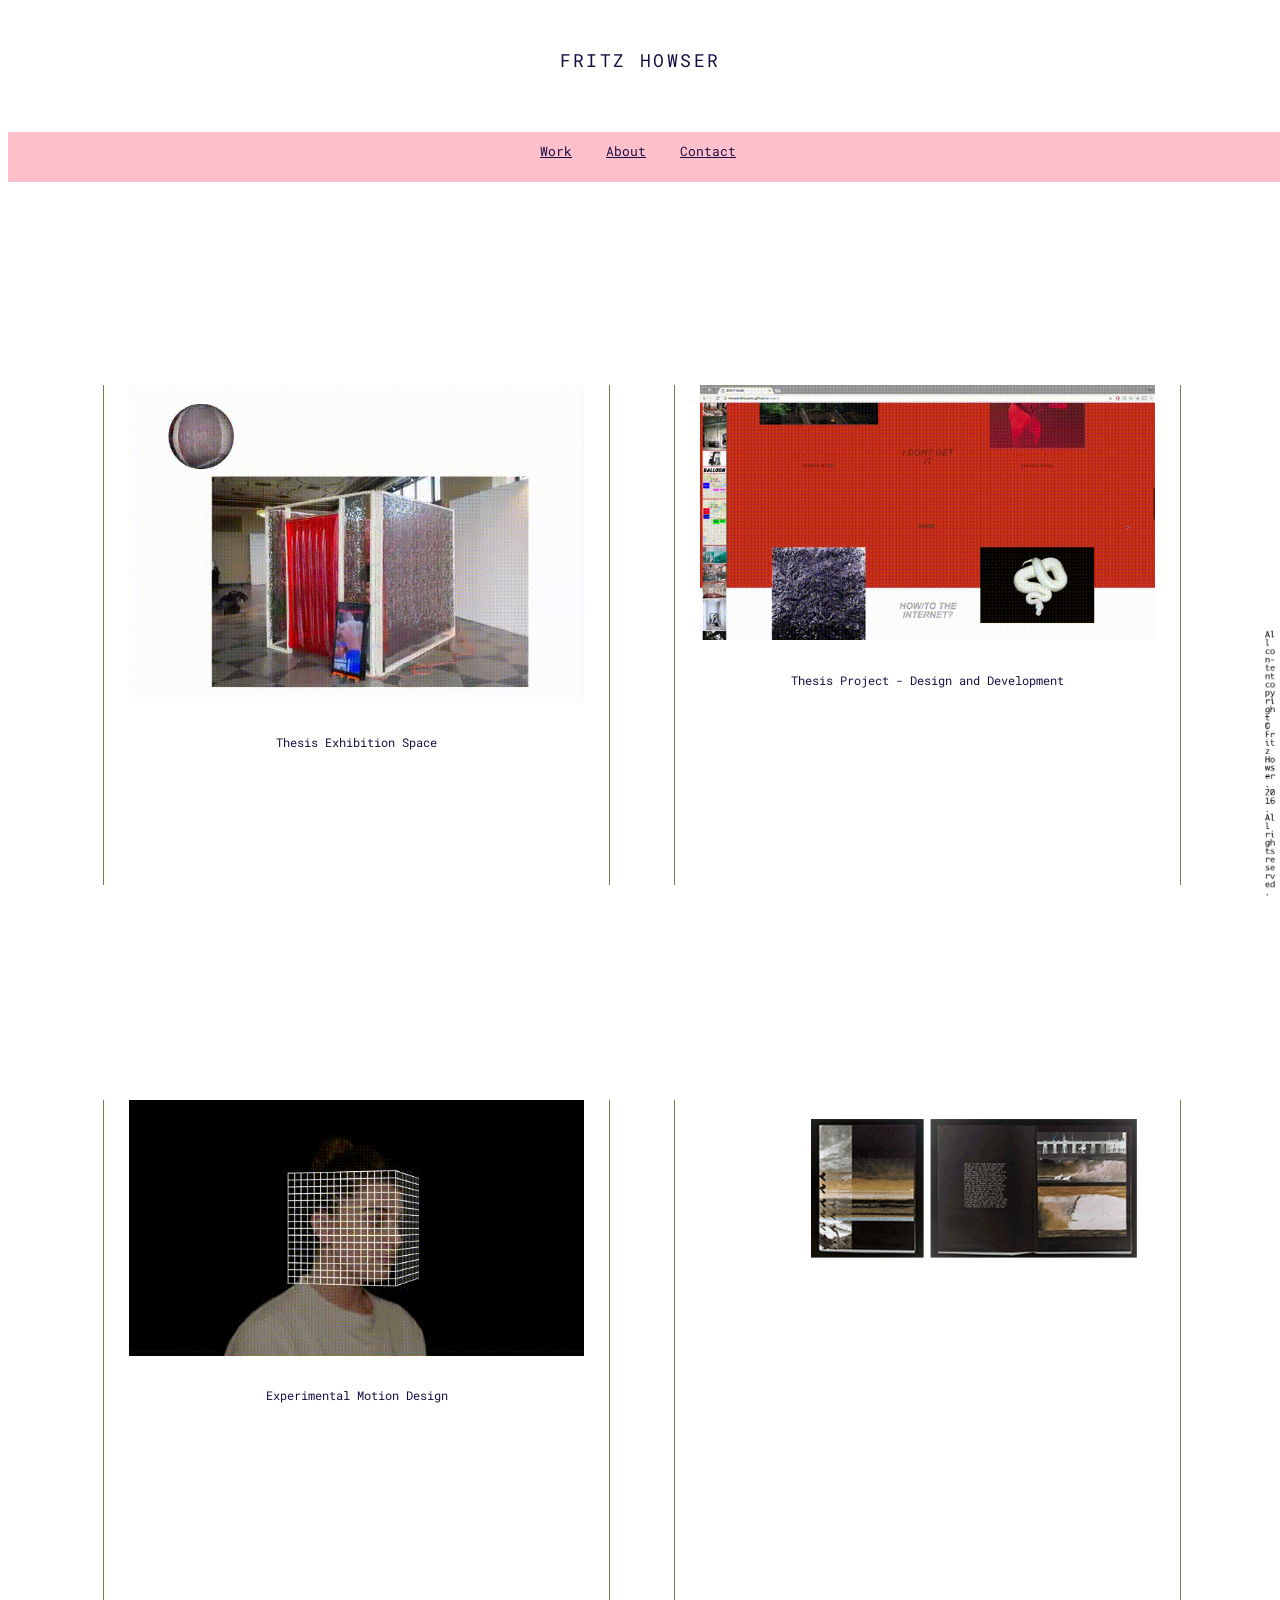
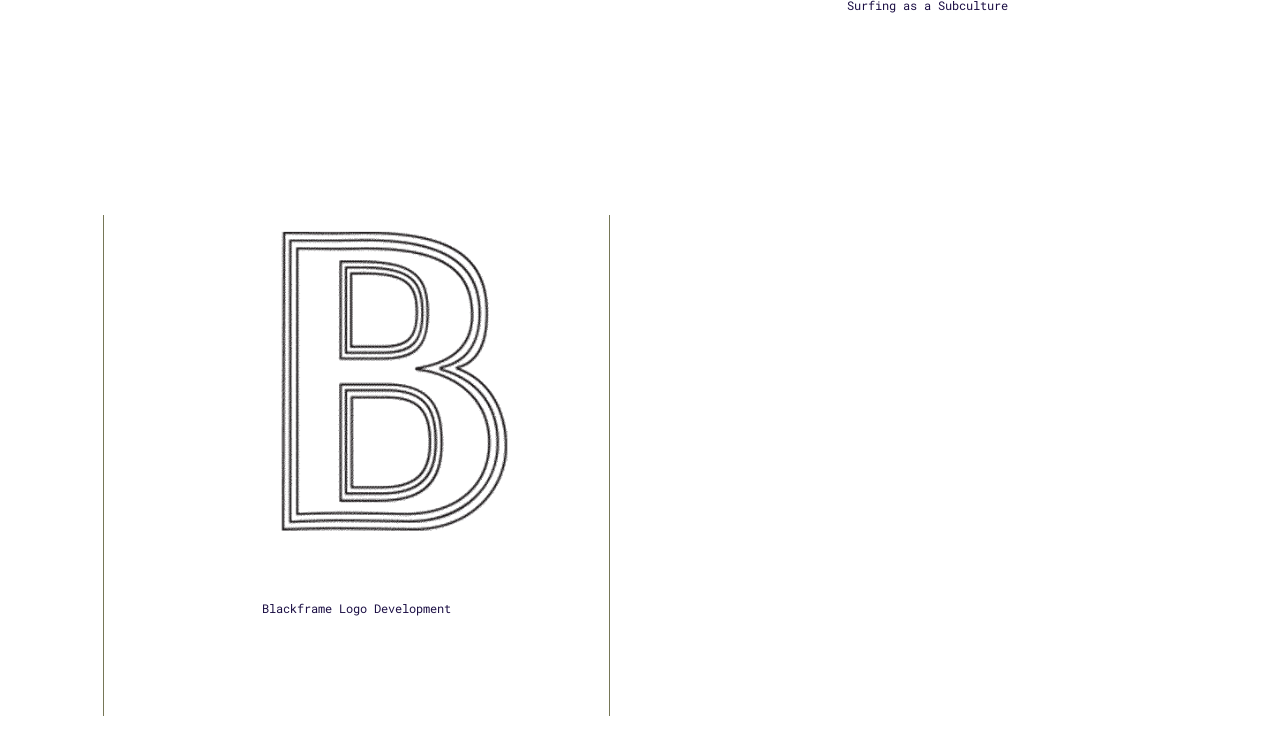
==== index.html @ 199e2820 "nav mar centered" ====
<!DOCTYPE HTML>
<html>
	<head>
		<meta name="viewport" content="width=device-width, initial-scale=1">

	<!-- CSS -->
		<link rel="stylesheet" type="text/css" href="css/styles.css">

	<!-- GOOGLE FONT -->
		<link href='https://fonts.googleapis.com/css?family=Roboto+Mono:400,500italic,500,700' rel='stylesheet' type='text/css'>

	<!-- JQUERY PLUG -->
		<script src="https://ajax.googleapis.com/ajax/libs/jquery/3.1.0/jquery.min.js">
		</script>

	<!-- PARALLAX -->
		<script src="js/jquery.parallax.js"></script>

	<!-- CUSTOM SCRIPTS -->
		<script src="js/scripts.js"></script>
	</head>

	<body id="home">
		<div class="name type">
			<p>Fritz Howser</p>
		</div>
<!-- 
NAV
-->
		<div class="navigation clearfix">
			<nav class="clearfix">
				<ul>	
					<li class="nav-button nav-buttonspace work info type">
						<a href="work.html"> Work </a>
					</li>
					<li class="nav-button nav-buttonspace work info type">
						<a href="work.html"> About </a>
					</li>
					<li class="nav-button work info type">
						<a href="work.html"> Contact </a>
					</li>	
				</ul>
			</nav>
		</div>
<!-- 
TOGGLE

	
		<div class="mtoggle type">
			<p class="graphic filter">G</p>
			<p class="motion filter">M</p>
			<p class="web filter">W</p>
		</div>

		<div class="glance type">
			<div class="layer project" data-depth="0.50">
				<img src="img/projects/thesis.gif">
			</div>

			<div class="layer project" data-depth="0.50">
				<img src="img/projects/organscroll.gif">
			</div>

			<div class="layer project" data-depth="0.50">
				<img src="img/projects/surf.gif">
			</div>
		</div>	
-->	
	<div id="mover">
		<div id="project1" class="proj">
			<li class="layer" data-depth="1.0">
			<a href="work.html">
				<img src="img/projects/thesis.gif">
				<p>Thesis Exhibition Space</p>
			<a/>
			</li>
		</div>
		<div id="project2" class="proj">
			<li class="layer" data-depth="1.0">
				<a href="work.html">
				<img src="img/projects/organscroll.gif">
				<p>Thesis Project - Design and Development</p>
			</a>
			</li>
		</div>

		<div id="project3" class="proj">
			<li class="layer" data-depth="1.0">
			<a href="work.html">
				<img src="img/projects/head.gif">
				<p>Experimental Motion Design</p>
			</a>
			</li>
		</div>

		<div id="project4" class="proj">
			<li class="layer" data-depth="1.0">
			<a href="work.html">
				<img src="img/projects/surf.gif">
				<p>Surfing as a Subculture</p>
			</a>
			</li>
		</div>

		<div id="project5" class="proj">
			<li class="layer" data-depth="1.0">
			<a href="work.html">
				<img src="img/projects/bf.gif">
				<p>Blackframe Logo Development</p>
			</a>
			</li>
		</div>


		<div class="copyright">
			<img src="img/copyright.png">
		</div>

	</div>

	</body>
</html>
---- css/styles.css ----
<style>

	<meta charset="utf-8">

	<link href='https://fonts.googleapis.com/css?family=Roboto+Mono:400,500italic,500,700' rel='stylesheet' type='text/css'>


	html, body, div, span, applet, object, iframe,
	h1, h2, h3, h4, h5, h6, p, blockquote, pre,
	a, abbr, acronym, address, big, cite, code,
	del, dfn, em, img, ins, kbd, q, s, samp,
	small, strike, strong, sub, sup, tt, var,
	b, u, i, center,
	dl, dt, dd, ol, ul, li,
	fieldset, form, label, legend,
	table, caption, tbody, tfoot, thead, tr, th, td,
	article, aside, canvas, details, embed, 
	figure, figcaption, footer, header, hgroup, 
	menu, nav, output, ruby, section, summary,
	time, mark, audio, video {
		margin: 0 auto;
		padding: 0 auto;
		border: 0 auto;
		font-size: 100%;
		font: inherit;
		vertical-align: baseline;
		font-family: 'Roboto Mono', sans-serif;
	}
	/* HTML5 display-role reset for older browsers */
	article, aside, details, figcaption, figure, 
	footer, header, hgroup, menu, nav, section {
		display: block;
	}
	body {
		line-height: 1;
	}
	ol, ul {
		list-style: none;
	}
	blockquote, q {
		quotes: none;
	}
	blockquote:before, blockquote:after,
	q:before, q:after {
		content: '';
		content: none;
	}

	table {
		border-collapse: collapse;
		border-spacing: 0;
	}

	.clearfix {
		overflow: auto;
	}

	html {
		font-family: 'Roboto Mono', sans-serif;
	}

	body{	
			}

	/*type*/
		html {
			font-size: 12px;
			color:#1b0e44; /*Dark Green*/
		}

		h1 {
			font-size: 3rem;
		}

		h2 {
			font-size: 2rem;
		}

		.type{
			font-weight: 400;
		}


	/*links*/

		a:visited{
			color:#1b0e44; /*Dark Green*/
			text-decoration: none;
		}

		a:link {
			color:#1b0e44; /*Dark Green*/
			text-decoration: none;
		}

/*nav mobile*/

		.name {
			margin: 0 auto;
			padding: 0 auto;
			font-size: 1.5rem;
			text-align: center;
			margin-bottom: 9%;
			margin-top:8%;
			color:#1b0e44;
			letter-spacing: .2rem;
			text-transform: uppercase;
		}

		.copyright {
			margin: 0 auto;
			bottom:0;
			right:0;
			width:15px;
			margin-top:5%; 
		}

		.copyright img{		
			width:100%;
			height:100%;
		}

		.navigation{
			padding: 0 auto;
			font-size: 1.1rem;
			z-index: 100;
			width:100%;
			height:50px;
			background-color: pink;
			z-index: 100;
			position: fixed;

		}

		nav { 
			position: fixed;
			width:300px;
			margin-left: 50%;
			left:-153px;
			}

		nav ul li{
			display: inline-block;
			padding-left: 5%;
			padding-right: 5%;

		}
		

		.nav-button {
			text-decoration: underline;
			}

		.nav-buttonspace {
		}
/*		
TOGGLE		.mtoggle{
		}

		.filter{
			position:fixed;
			margin-bottom:30%;
		}
*/	

/*glance mobile

		.glance {
			margin:0 auto;
			padding: 5%;
			position:fixed;
		}

		.project{
			margin:0 auto;
			padding:2%;
			width:90%;
			margin-bottom: 6%;
			margin-top: 4%;
			position:fixed;
		}

		.glance img{
			width:100%;
			max-height: 600px;
		}
*/
		#mover{
			margin:0 auto;
			width: 100%;
			margin-top: 20%;
			margin-bottom: 10%;
		}


		.proj{
			margin-top: 15%;
			padding-bottom: 4%;
			border-left:.7px solid #767757;
			border-right:.7px solid #767757;
			text-align: center;
		}

		.layer{
			
		}

		.proj img{
			margin:0 auto;
			width:90%;
			height:90%;
			margin-bottom: 4%;
		}

		#project5 img{
			margin-left: 15%;
			width:70%;
			height:70%;
		}

		#work .copyright{
			bottom:0;
			right:0;
			position: fixed;
		}

		.list{
			margin: 0 auto;
			margin-top: 30%;
			width: 90%;
		}

		.item{
			width:100%;
			margin-top: 10%;
			border-bottom:.7px solid #767757;
		}

		.full{
			width:75%;
		}

		.preview{
			
		}



/*TABLET*/
	@media only screen and (min-width : 768px) and (max-width : 1024px) {
		.name{
			margin-bottom: 5%;
			margin-top:4%;
		}


		#mover{
			margin-top: 20%;
			width: 70%;
		}

		.proj{

		}

		#project5 img{
			margin-left: 15%;
			width:50%;
			height:50%;
		}

		.list{
			margin-top: 20%;
			width: 70%;
		}

		.item{

		}

	}

/*DESKTOP*/
	@media only screen and (min-width : 1025px){

		.name{
			margin-bottom: 5%;
			margin-top:4%;
		}


		#mover{
			margin: 0 auto;
			margin-top: 10%;
			margin-left: 2.5%;
			text-align: center;
			width: 100%;
		}

		.proj{
			float:left;
			margin-bottom: 2%;
			margin-left: 5%;
			width:40%;
			height: 450px;

		}

		.copyright{
			position:fixed;
		}

		.list{
			margin-top: 8%;
			width:50%;
			float:right;
		}


		.item{
			margin-top: 3%;
			margin-bottom: 0%;
			padding-left: 2%;
			border-left:.7px solid #767757;
			border-bottom:none;
			border-right:none;
		}

		.preview{
			display: none;
		}
	}


</style>
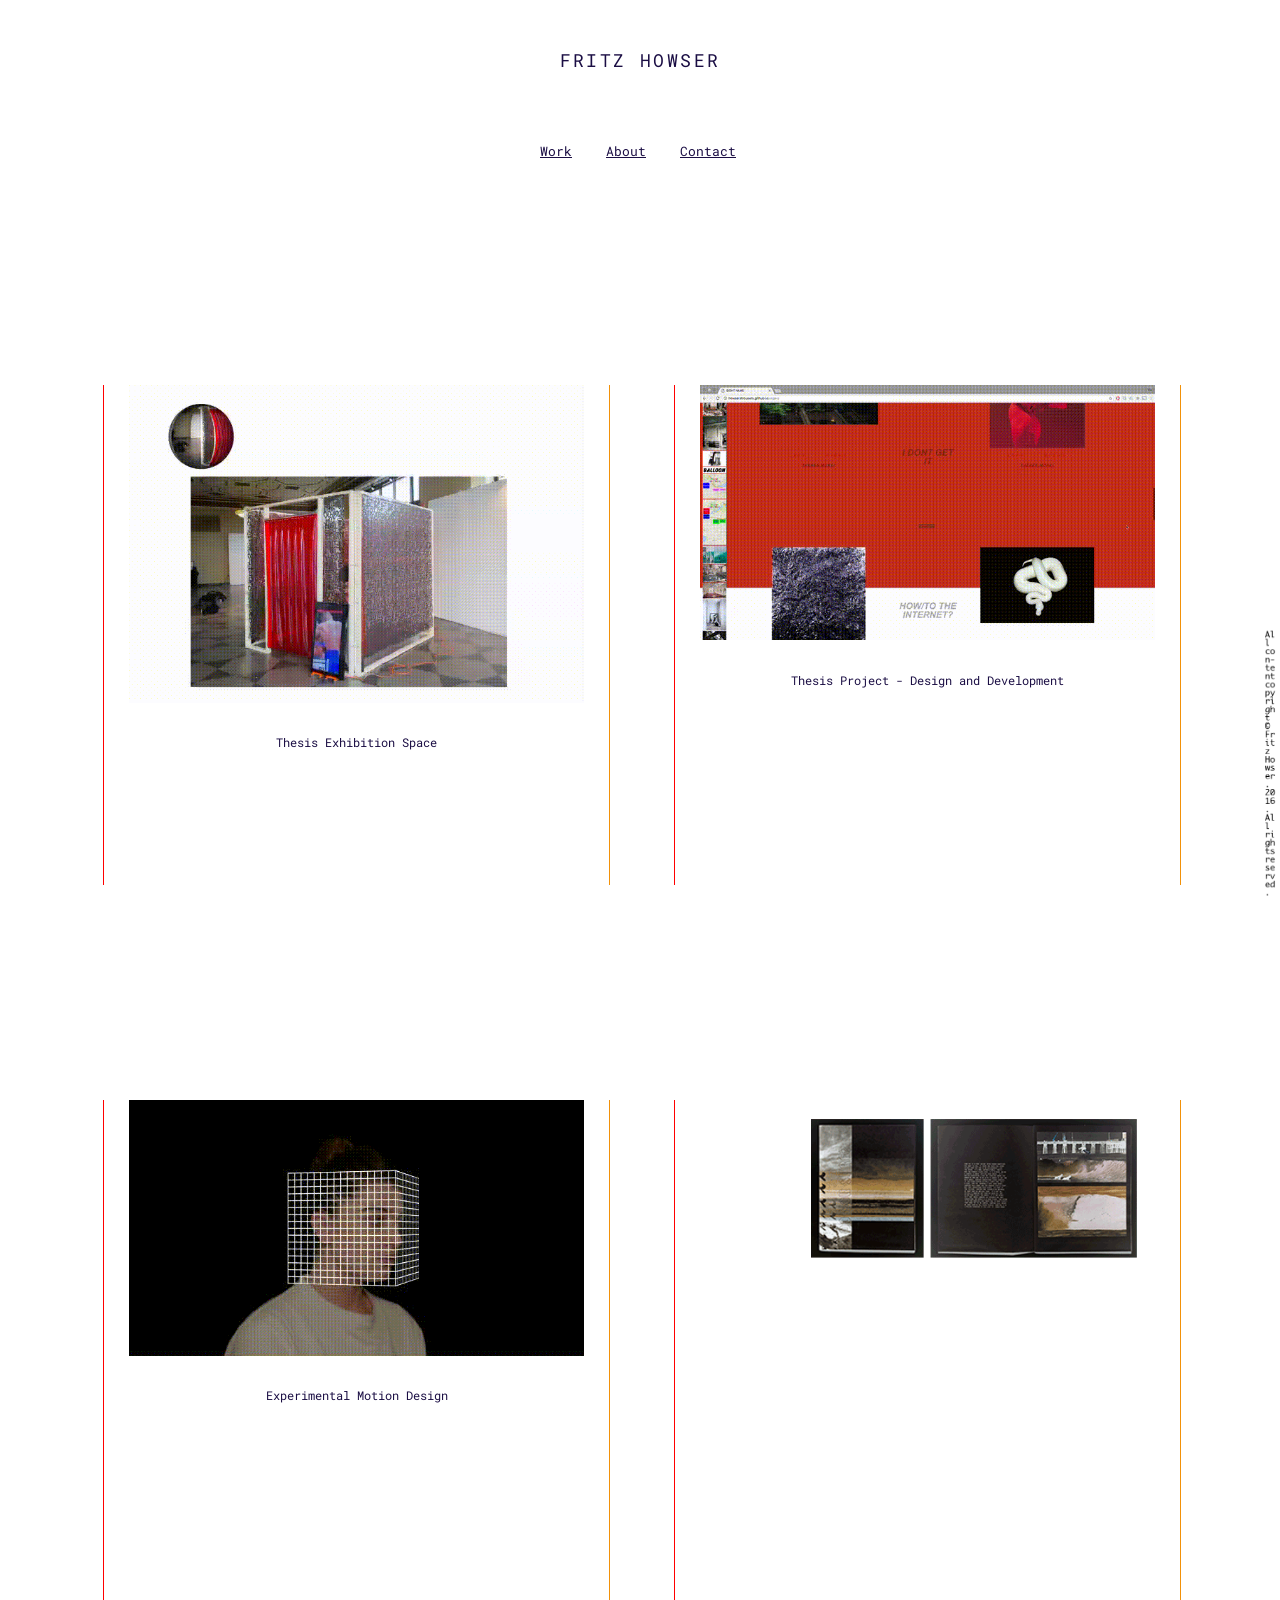
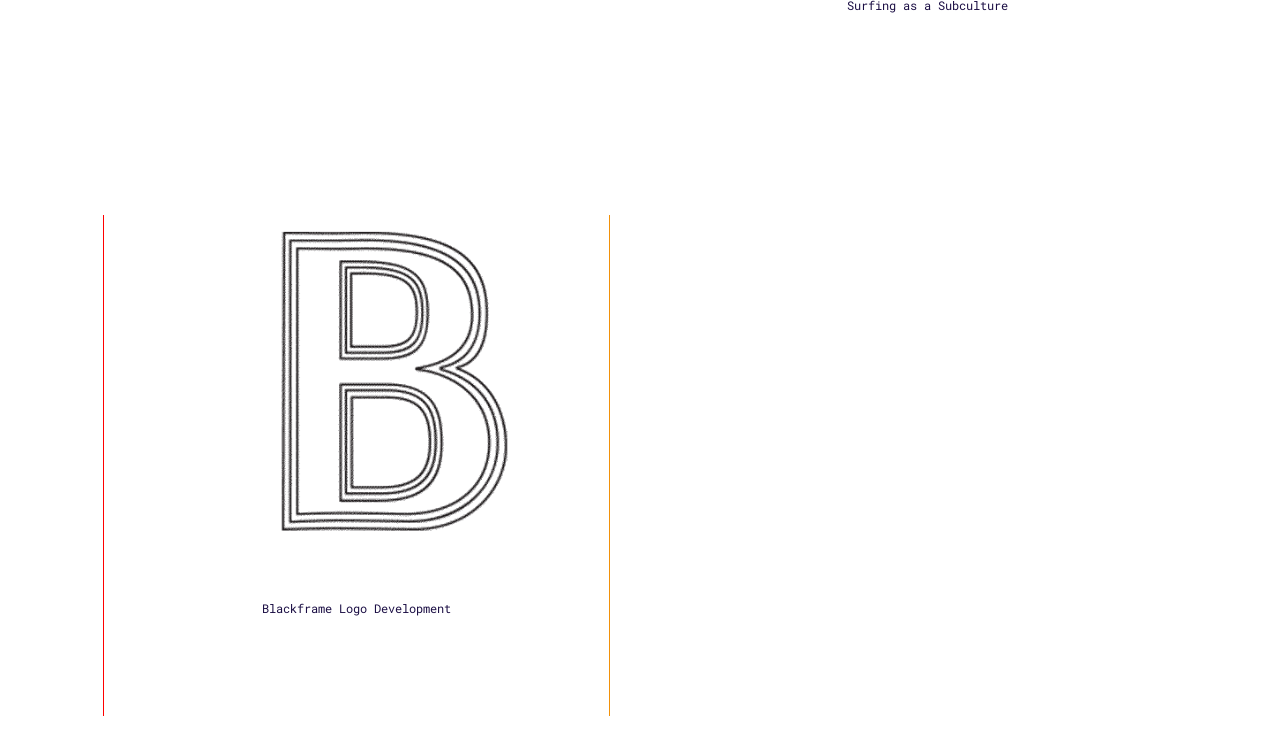
==== commit 7a5cf073: "makin em" ====
--- a/index.html
+++ b/index.html
@@ -22,7 +22,9 @@
 
 	<body id="home">
 		<div class="name type">
+			<a href="index.html">
 			<p>Fritz Howser</p>
+			</a>
 		</div>
 <!-- 
 NAV
--- a/css/styles.css
+++ b/css/styles.css
@@ -102,7 +102,7 @@
 			text-align: center;
 			margin-bottom: 9%;
 			margin-top:8%;
-			color:#1b0e44;
+			color:#1b0e44; /*deep purple*/
 			letter-spacing: .2rem;
 			text-transform: uppercase;
 		}
@@ -121,15 +121,13 @@
 		}
 
 		.navigation{
-			padding: 0 auto;
 			font-size: 1.1rem;
 			z-index: 100;
 			width:100%;
 			height:50px;
-			background-color: pink;
 			z-index: 100;
 			position: fixed;
-
+			color:#1b0e44; /*deep purple*/
 		}
 
 		nav { 
@@ -193,11 +191,13 @@
 		}
 
 
+
+
 		.proj{
 			margin-top: 15%;
 			padding-bottom: 4%;
-			border-left:.7px solid #767757;
-			border-right:.7px solid #767757;
+			border-left:.7px double red;
+			border-right:.7px double #f29109;
 			text-align: center;
 		}
 
@@ -226,24 +226,86 @@
 
 		.list{
 			margin: 0 auto;
-			margin-top: 30%;
+			margin-top: 20%;
+			margin-bottom: 10%;
 			width: 90%;
+			color:#1b0e44; /*deep purple*/
 		}
 
 		.item{
 			width:100%;
 			margin-top: 10%;
-			border-bottom:.7px solid #767757;
+			padding-bottom:.5%;
+			border-bottom:.7px solid #124ded; /*blue*/
+			border-top: .7px solid #fdddff; /*light purple*/
+			border-left:.7px solid red;
+			border-right:.7px solid #f29109;/* orange */
+
+
+			display:inline-block;
 		}
 
 		.full{
-			width:75%;
+			width:65%;
+			float:left;
+		}
+
+		.full p{
+			padding-left: 5%
+		}
+
+		@keyframes previewcolor {
+		0% {color:black;}
+	    50% {color:black;}
+	    51% {color:red;}
+	    100% {color:black;}
 		}
 
 		.preview{
-			
-		}
-
+			width:15%;
+			float:left;
+			text-align: center;
+			padding:0%;
+			padding-left: 15%;
+			color:#9f92f4;
+			text-decoration: underline;
+
+			animation-name: previewcolor;
+    		animation-duration: 3s;
+    		animation-iteration-count:infinite;
+		}
+
+		.container{
+			margin-top: 20%;
+		}
+
+		.description{
+			margin-bottom: 6%;
+			text-align: center;
+		}
+
+		.content{
+				margin: 0 auto;
+				width:100%;
+				height: 100%;
+				max-width: 1000px;
+				margin-bottom: 1%;
+			}
+
+		.content img{
+				margin:0 auto;
+				width:100%;
+		}
+
+		.hider {
+			margin:0 auto;
+			width:100%;
+			display:none;
+		}
+
+		.hider img{
+			width:100%;
+		}
 
 
 /*TABLET*/
@@ -270,12 +332,12 @@
 		}
 
 		.list{
-			margin-top: 20%;
+			margin-top: 10%;
 			width: 70%;
 		}
 
 		.item{
-
+			
 		}
 
 	}
@@ -316,19 +378,60 @@
 			float:right;
 		}
 
+		@keyframes borderleft {
+			0% {border-left: .7px solid black;}
+	    	50% {border-left: .7px solid black;}
+	    	51% {border-left: .7px solid red;}
+	    	100% {border-left: .7px solid black;}
+		}
+
 
 		.item{
-			margin-top: 3%;
-			margin-bottom: 0%;
-			padding-left: 2%;
-			border-left:.7px solid #767757;
+			margin: 0 auto;
+			padding:0 auto;
+			margin-bottom: 2%;
+			height:20px;
+			width:100%;
 			border-bottom:none;
 			border-right:none;
+			border-top: none;
+			border-left:.7px solid #124ded; /*blue*/
+			font-size: 1rem;
+			line-height: 0rem;
+			background-color: white;
+
+			animation-name: borderleft;
+    		animation-duration: 3s;
+    		animation-iteration-count:infinite;
+
+		}
+
+		.full{
+			margin:0 auto;
+			padding:0 auto;
 		}
 
 		.preview{
 			display: none;
 		}
+
+		.full:hover .hider{
+
+		}
+
+		.hider {
+			margin:0 auto;
+			width:45%;
+			position:fixed;
+			left:2%;
+			top:30%;
+			display:none;
+		}
+
+		.hider img{
+			width:100%;
+			max-height: 500px;
+		}
 	}
 
 
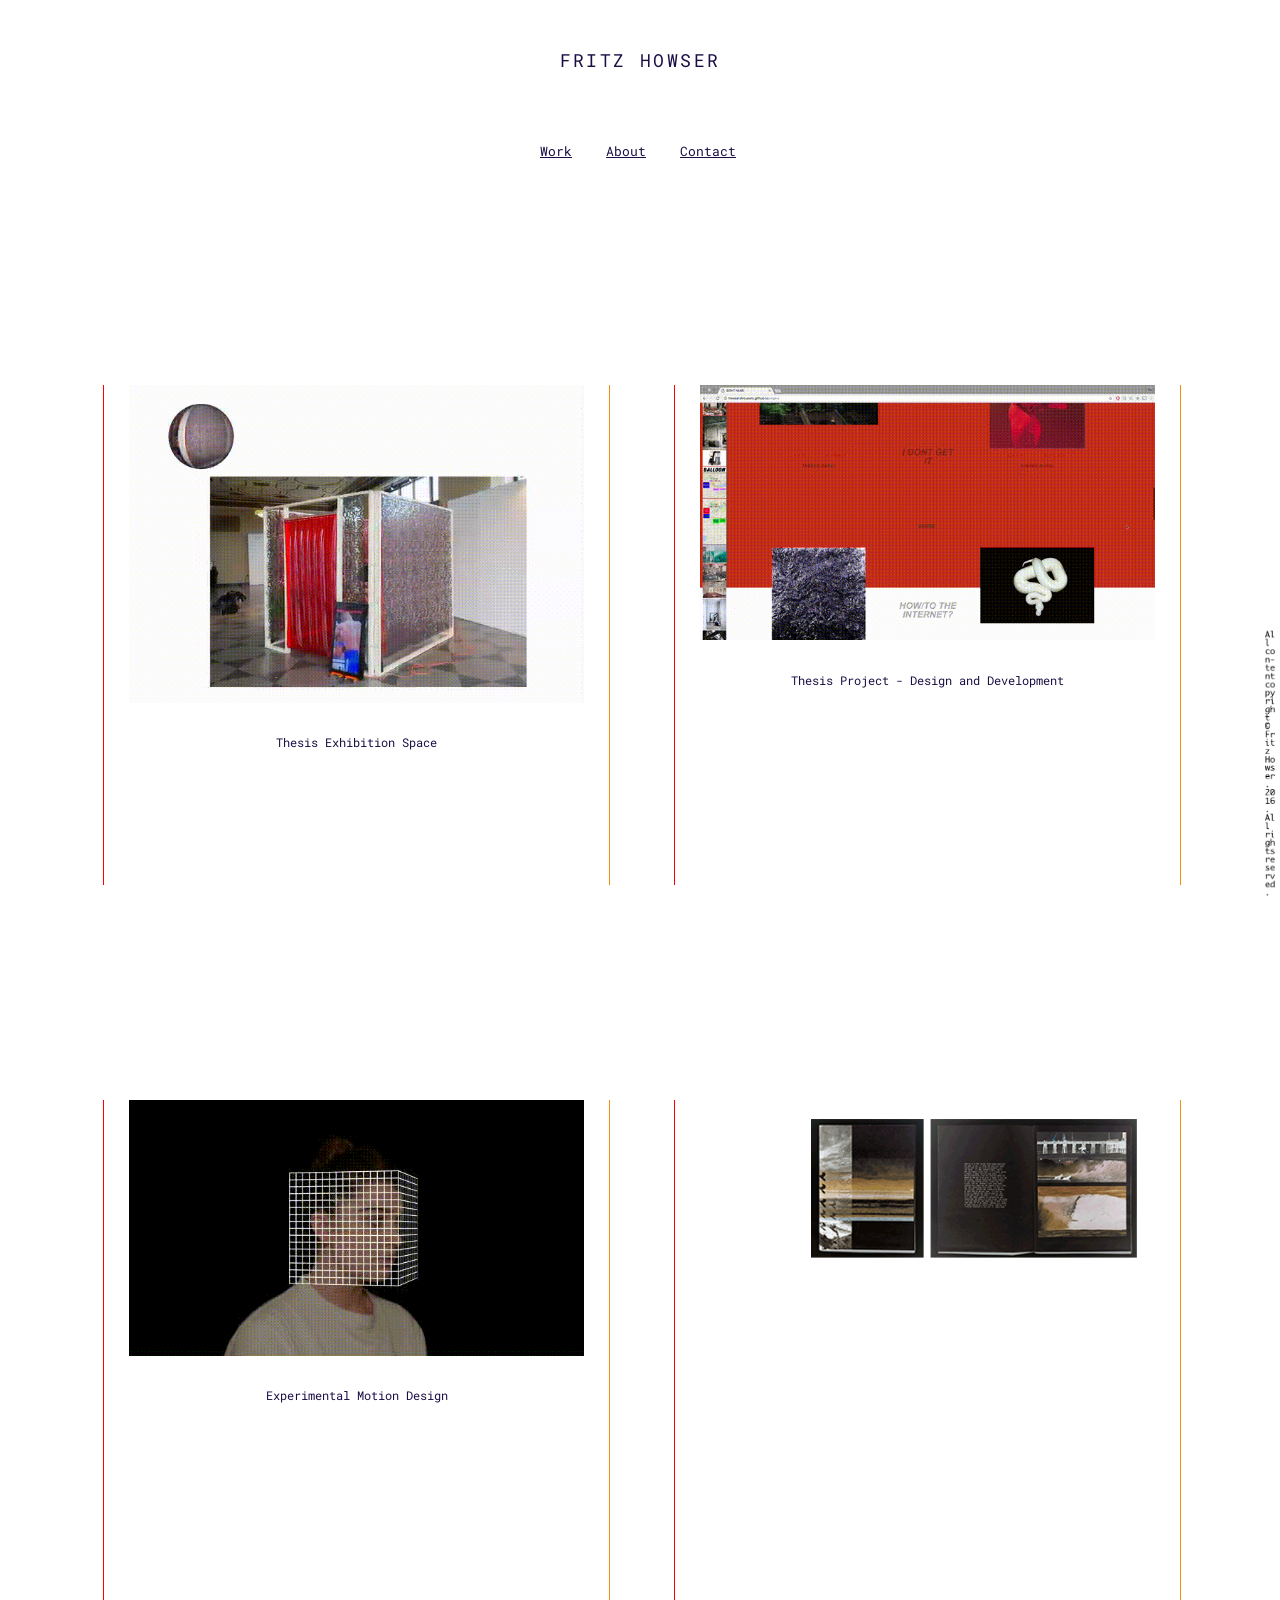
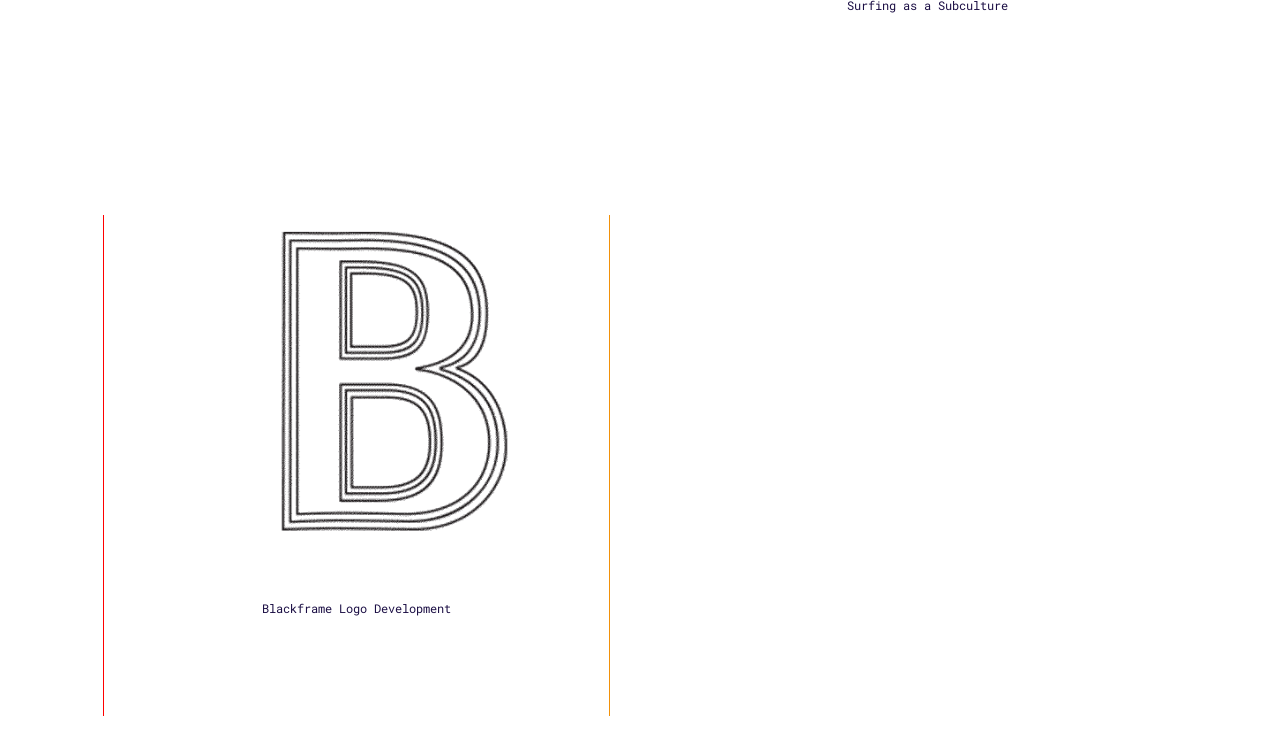
==== commit f410947f: "pix" ====
--- a/index.html
+++ b/index.html
@@ -1,6 +1,9 @@
 <!DOCTYPE HTML>
 <html>
 	<head>
+
+		<title>WELCOME</title>
+		
 		<meta name="viewport" content="width=device-width, initial-scale=1">
 
 	<!-- CSS -->
@@ -25,49 +28,23 @@
 			<a href="index.html">
 			<p>Fritz Howser</p>
 			</a>
-		</div>
-<!-- 
-NAV
--->
-		<div class="navigation clearfix">
+	</div>
+	<div class="navigation clearfix">
 			<nav class="clearfix">
 				<ul>	
 					<li class="nav-button nav-buttonspace work info type">
 						<a href="work.html"> Work </a>
 					</li>
 					<li class="nav-button nav-buttonspace work info type">
-						<a href="work.html"> About </a>
+						<a href="about.html"> About </a>
 					</li>
 					<li class="nav-button work info type">
-						<a href="work.html"> Contact </a>
+						<a href="contact.html"> Contact </a>
 					</li>	
 				</ul>
 			</nav>
-		</div>
-<!-- 
-TOGGLE
+	</div>
 
-	
-		<div class="mtoggle type">
-			<p class="graphic filter">G</p>
-			<p class="motion filter">M</p>
-			<p class="web filter">W</p>
-		</div>
-
-		<div class="glance type">
-			<div class="layer project" data-depth="0.50">
-				<img src="img/projects/thesis.gif">
-			</div>
-
-			<div class="layer project" data-depth="0.50">
-				<img src="img/projects/organscroll.gif">
-			</div>
-
-			<div class="layer project" data-depth="0.50">
-				<img src="img/projects/surf.gif">
-			</div>
-		</div>	
--->	
 	<div id="mover">
 		<div id="project1" class="proj">
 			<li class="layer" data-depth="1.0">
--- a/css/styles.css
+++ b/css/styles.css
@@ -276,12 +276,16 @@
 		}
 
 		.container{
-			margin-top: 20%;
+			margin-top: 30%;
 		}
 
 		.description{
-			margin-bottom: 6%;
+			margin-bottom: 5%;
 			text-align: center;
+		}
+
+		.description p{
+			margin: 0 auto;
 		}
 
 		.content{
@@ -340,6 +344,10 @@
 			
 		}
 
+		.container{
+			margin-top: 20%;
+		}
+
 	}
 
 /*DESKTOP*/
@@ -349,7 +357,6 @@
 			margin-bottom: 5%;
 			margin-top:4%;
 		}
-
 
 		#mover{
 			margin: 0 auto;
@@ -421,16 +428,21 @@
 
 		.hider {
 			margin:0 auto;
-			width:45%;
+			width:40%;
 			position:fixed;
-			left:2%;
+			left:5%;
 			top:30%;
 			display:none;
 		}
 
 		.hider img{
 			width:100%;
-			max-height: 500px;
+			height:100%;
+			
+		}
+
+		.container{
+			margin-top: 15%;
 		}
 	}
 
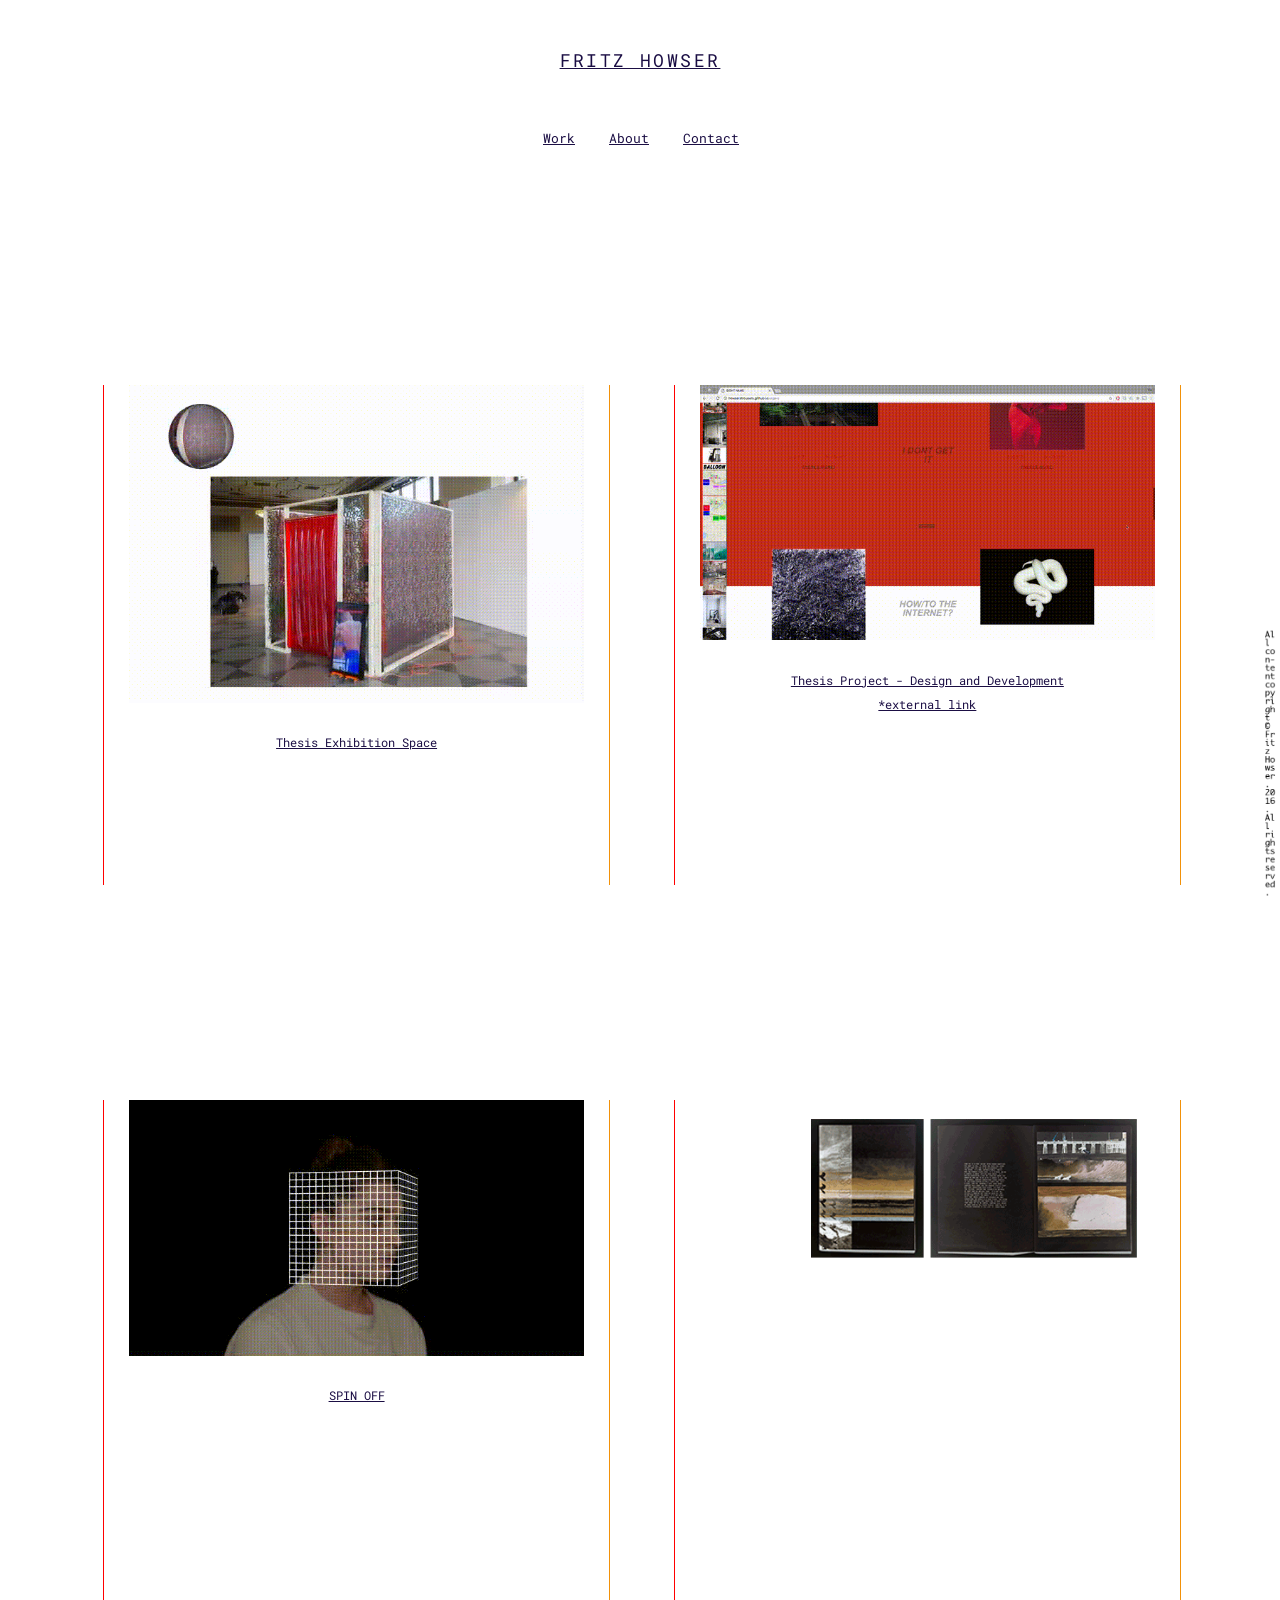
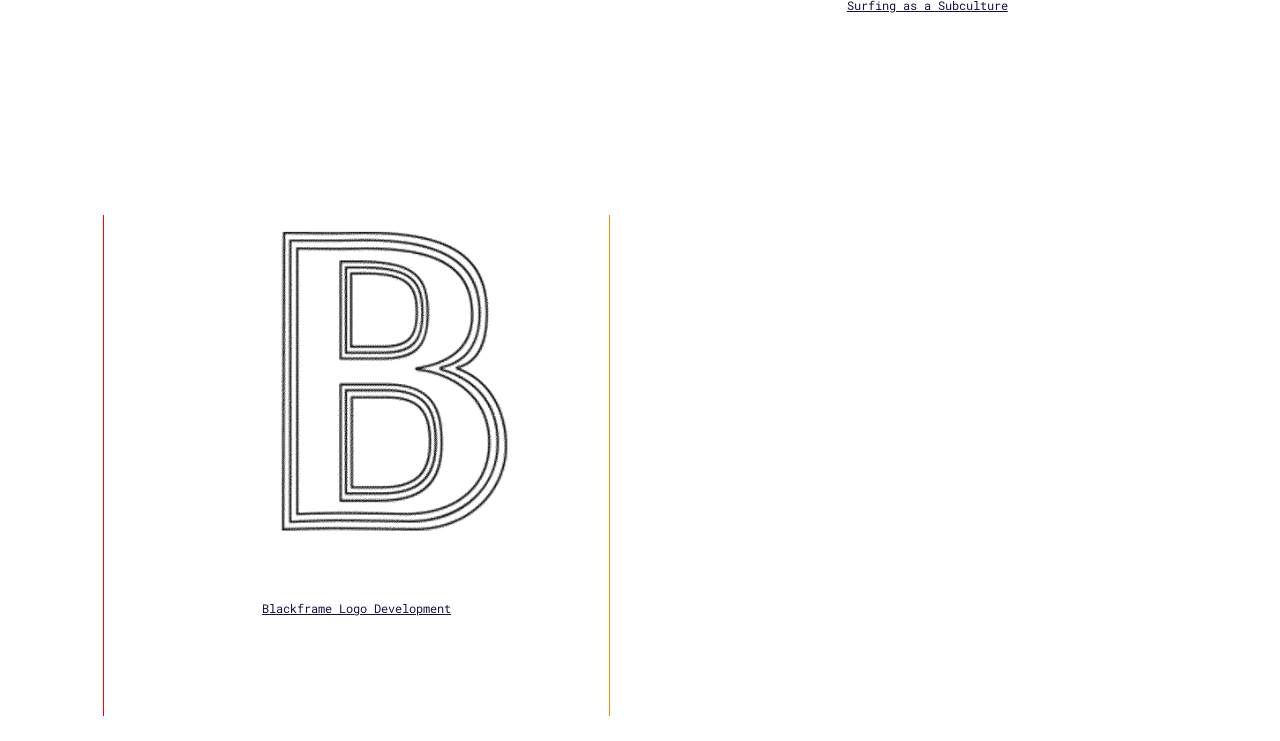
==== commit efdb0c77: "ill" ====
--- a/index.html
+++ b/index.html
@@ -3,7 +3,7 @@
 	<head>
 
 		<title>WELCOME</title>
-		
+
 		<meta name="viewport" content="width=device-width, initial-scale=1">
 
 	<!-- CSS -->
@@ -48,7 +48,7 @@
 	<div id="mover">
 		<div id="project1" class="proj">
 			<li class="layer" data-depth="1.0">
-			<a href="work.html">
+			<a href="thesis.html">
 				<img src="img/projects/thesis.gif">
 				<p>Thesis Exhibition Space</p>
 			<a/>
@@ -56,25 +56,26 @@
 		</div>
 		<div id="project2" class="proj">
 			<li class="layer" data-depth="1.0">
-				<a href="work.html">
+				<a href="http://howserstrousers.github.io/organ/">
 				<img src="img/projects/organscroll.gif">
 				<p>Thesis Project - Design and Development</p>
+				<p>*external link</p>
 			</a>
 			</li>
 		</div>
 
 		<div id="project3" class="proj">
 			<li class="layer" data-depth="1.0">
-			<a href="work.html">
+			<a href="spinvid.html">
 				<img src="img/projects/head.gif">
-				<p>Experimental Motion Design</p>
+				<p>SPIN OFF</p>
 			</a>
 			</li>
 		</div>
 
 		<div id="project4" class="proj">
 			<li class="layer" data-depth="1.0">
-			<a href="work.html">
+			<a href="surfers.html">
 				<img src="img/projects/surf.gif">
 				<p>Surfing as a Subculture</p>
 			</a>
@@ -83,7 +84,7 @@
 
 		<div id="project5" class="proj">
 			<li class="layer" data-depth="1.0">
-			<a href="work.html">
+			<a href="blackframe.html">
 				<img src="img/projects/bf.gif">
 				<p>Blackframe Logo Development</p>
 			</a>
--- a/css/styles.css
+++ b/css/styles.css
@@ -84,13 +84,13 @@
 	/*links*/
 
 		a:visited{
-			color:#1b0e44; /*Dark Green*/
+			color:#1b0e44; /*purple*/
 			text-decoration: none;
 		}
 
 		a:link {
-			color:#1b0e44; /*Dark Green*/
-			text-decoration: none;
+			color:#1b0e44; /*purple*/
+reen			text-decoration: none;
 		}
 
 /*nav mobile*/
@@ -134,7 +134,7 @@
 			position: fixed;
 			width:300px;
 			margin-left: 50%;
-			left:-153px;
+			left:-150px;
 			}
 
 		nav ul li{
@@ -151,38 +151,7 @@
 
 		.nav-buttonspace {
 		}
-/*		
-TOGGLE		.mtoggle{
-		}
-
-		.filter{
-			position:fixed;
-			margin-bottom:30%;
-		}
-*/	
-
-/*glance mobile
-
-		.glance {
-			margin:0 auto;
-			padding: 5%;
-			position:fixed;
-		}
-
-		.project{
-			margin:0 auto;
-			padding:2%;
-			width:90%;
-			margin-bottom: 6%;
-			margin-top: 4%;
-			position:fixed;
-		}
-
-		.glance img{
-			width:100%;
-			max-height: 600px;
-		}
-*/
+
 		#mover{
 			margin:0 auto;
 			width: 100%;
@@ -311,6 +280,195 @@
 			width:100%;
 		}
 
+		.video{
+			margin:0 auto;
+			width:90%;
+			text-align: center;
+			overflow-y:hidden;
+
+		}
+
+		.video iframe{
+			width:100%;
+			
+		}
+
+			.about{
+				margin:0 auto;
+				width:90%;
+				max-width:600px;
+				margin-bottom: 5%;
+				display:none;
+			}
+
+			.about p{
+				text-align: left;
+				line-height: 1.2rem;
+				margin-bottom: 5%;
+			}
+
+			.statement{
+				margin:0 auto;
+				text-decoration: underline;
+				margin-bottom: 4%;
+				cursor: pointer;
+			}
+
+			.statement p{
+				text-align: center;
+			}
+
+			.sitelink{
+				text-align: center;
+				margin: 0 auto;
+			}
+
+			.sitelink p{
+				margin: 0 auto;
+			}
+
+
+			.sitelink a{
+				margin: 0 auto;
+				text-align: center;
+				
+			}
+
+			span{
+				text-decoration: underline;
+			}
+
+			.gifs{
+				margin:0 auto;
+				margin-top: 7%;
+				text-align: center;
+				
+			}
+
+			.gifs p{
+				margin: 0 auto;
+				cursor: pointer;
+				text-align: center;
+				margin-bottom: 7%;
+			}
+
+			.expand{
+				margin-top: 3%;
+				text-decoration: underline;
+			}
+
+
+			.inside{
+				width:90%;
+				margin:0 auto;
+				padding:2%;
+				text-align: center;
+				margin-bottom:10%;
+				border-bottom:.7px solid #124ded; /*blue*/
+				border-top: .7px solid #fdddff; /*light purple*/
+				border-left:.7px solid red;
+				border-right:.7px solid #f29109;/* orange */
+			}
+
+			.indrop{
+				cursor: pointer;
+			}
+
+			.outdrop{
+				cursor: pointer;
+			}
+
+			.rdrop{
+				cursor: pointer;
+			}
+
+			.inside video{
+				width:100%;
+				margin: 0 auto;
+				margin-bottom:2%; 
+			}
+
+			.ipics{
+				margin: 0 auto;
+				width:100%;
+				display: none;
+				height:450px;
+				overflow: auto;
+				margin-bottom: 7%;
+			}
+
+			.ipics img{
+				width: 100%;
+				margin:0 auto;
+				margin-bottom:2%; 
+			}
+
+			.outside{
+				width:95%;
+				margin:0 auto;
+				padding:2%;
+				text-align: center;
+				margin-bottom:10%;
+				border-bottom:.7px solid #124ded; /*blue*/
+				border-top: .7px solid #fdddff; /*light purple*/
+				border-left:.7px solid red;
+				border-right:.7px solid #f29109;/* orange */
+			}
+
+			.outside video{
+				width:100%;
+				margin: 0 auto;
+				margin-bottom:2%; 
+			}
+
+			.opics{
+				margin: 0 auto;
+				width:100%;
+				display: none;
+				height:450px;
+				overflow: auto;
+				margin-bottom: 7%;
+			}
+
+			.opics img{
+				width: 100%;
+				margin:0 auto;
+				margin-bottom:2%; 
+			}
+
+			.random{
+				width:95%;
+				margin:0 auto;
+				padding:2%;
+				text-align: center;
+				margin-bottom:10%;
+				border-bottom:.7px solid #124ded; /*blue*/
+				border-top: .7px solid #fdddff; /*light purple*/
+				border-left:.7px solid red;
+				border-right:.7px solid #f29109;/* orange */
+			}
+
+			.random video{
+				width:100%;
+				margin: 0 auto;
+				margin-bottom:2%; 
+			}
+
+			.rpics{
+				margin: 0 auto;
+				width:100%;
+				display: none;
+				height:450px;
+				overflow: auto;
+				margin-bottom: 7%;
+			}
+
+			.rpics img{
+				width: 100%;
+				margin:0 auto;
+				margin-bottom:2%; 
+			}
+
 
 /*TABLET*/
 	@media only screen and (min-width : 768px) and (max-width : 1024px) {
@@ -354,7 +512,7 @@
 	@media only screen and (min-width : 1025px){
 
 		.name{
-			margin-bottom: 5%;
+			margin-bottom: 4%;
 			margin-top:4%;
 		}
 
@@ -442,8 +600,61 @@
 		}
 
 		.container{
-			margin-top: 15%;
-		}
+			margin-top:11%;
+		}
+		.content{
+			margin-bottom: 2%;
+		}
+		
+
+		#baja .container{
+			margin:0 auto;
+			margin-top: 8%;
+			max-width: 800px;
+		}
+
+		.description{
+			margin-top:3%;
+			margin-bottom: 3%;
+		}
+
+		.video{
+			margin:0 auto;
+			width:1000px;
+			text-align: center;
+			overflow-y:hidden;
+		}
+
+		.video iframe{
+			width:70%;
+		}
+/*THESIS PAGE
+*/
+		.gifs{
+			width:100%;
+		}
+
+		.inside{
+				width:25%;
+				margin:5% auto;
+				float:left;
+			}
+
+
+
+		.outside{
+				width:25%;
+				margin:1% auto;
+				float:left;
+			}
+
+			.random{
+				width:25%;
+				margin:1% auto;
+				float:left;
+			}
+
+
 	}
 
 
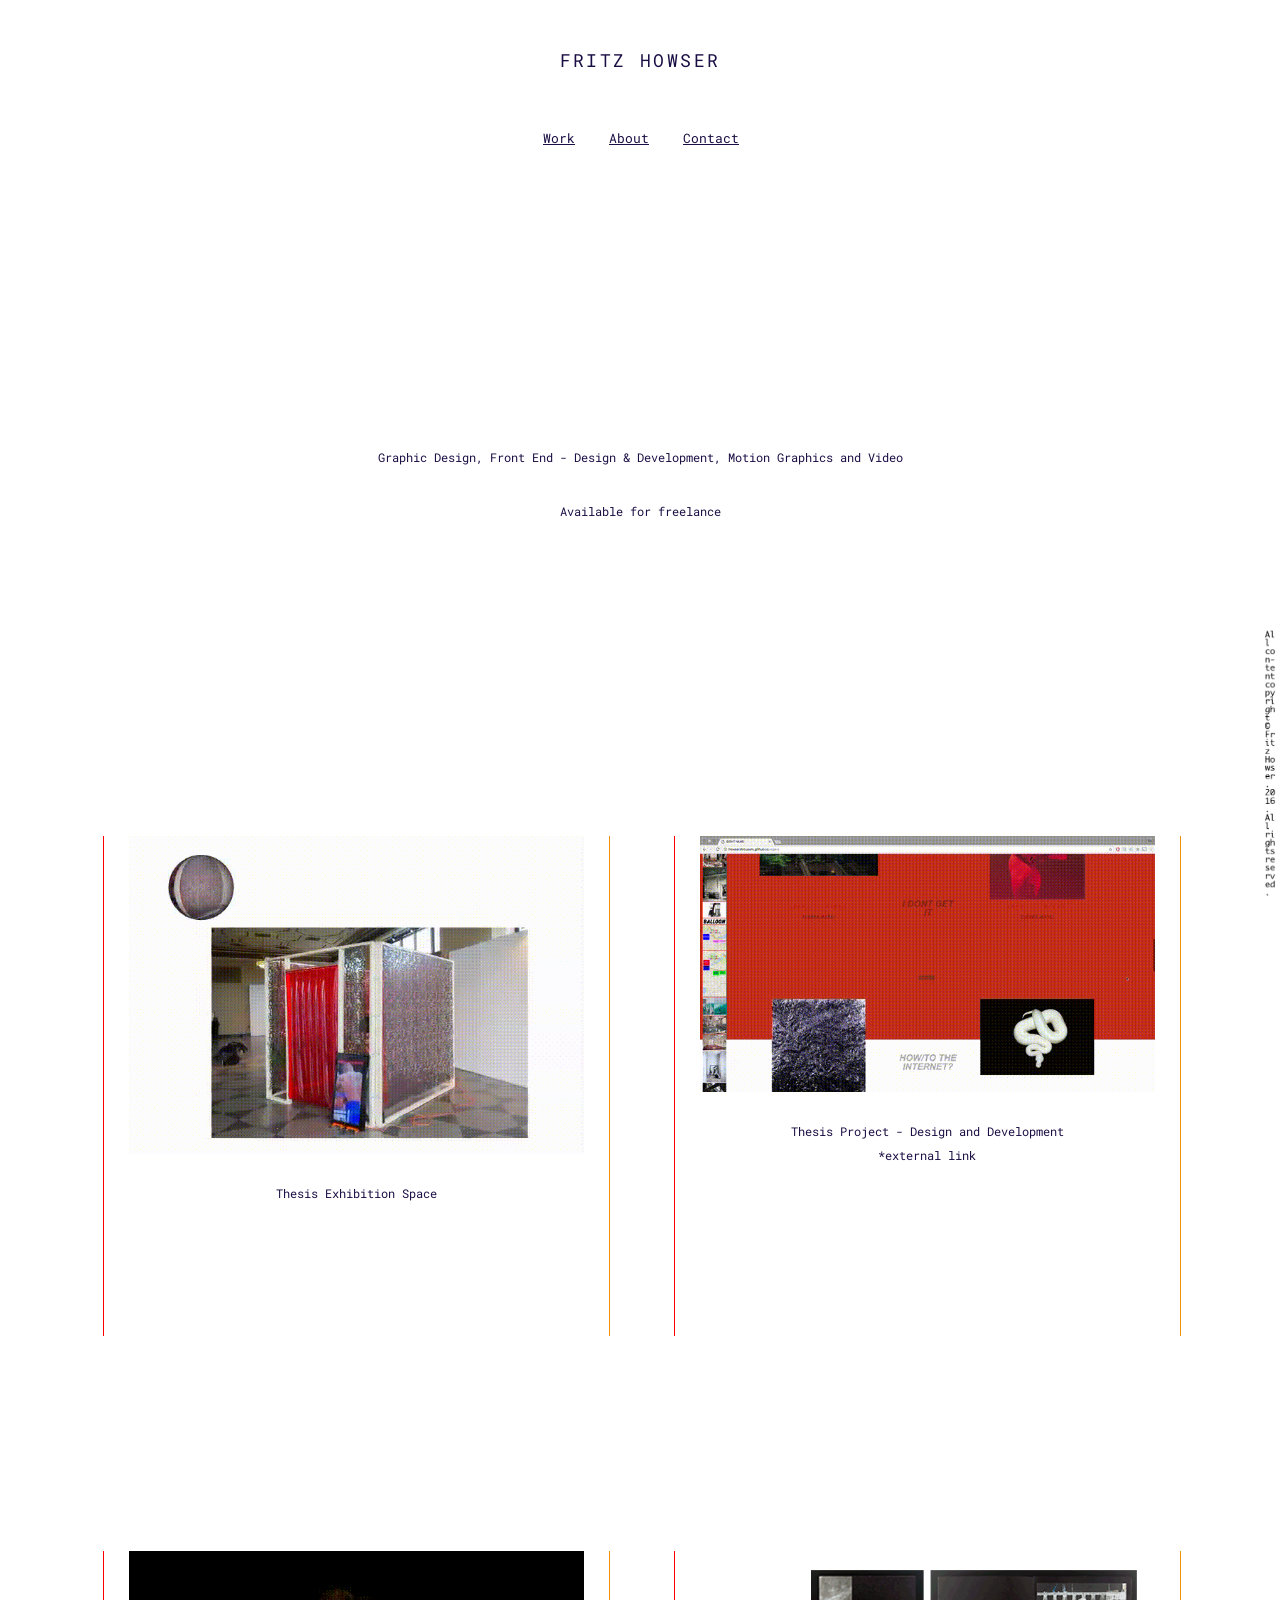
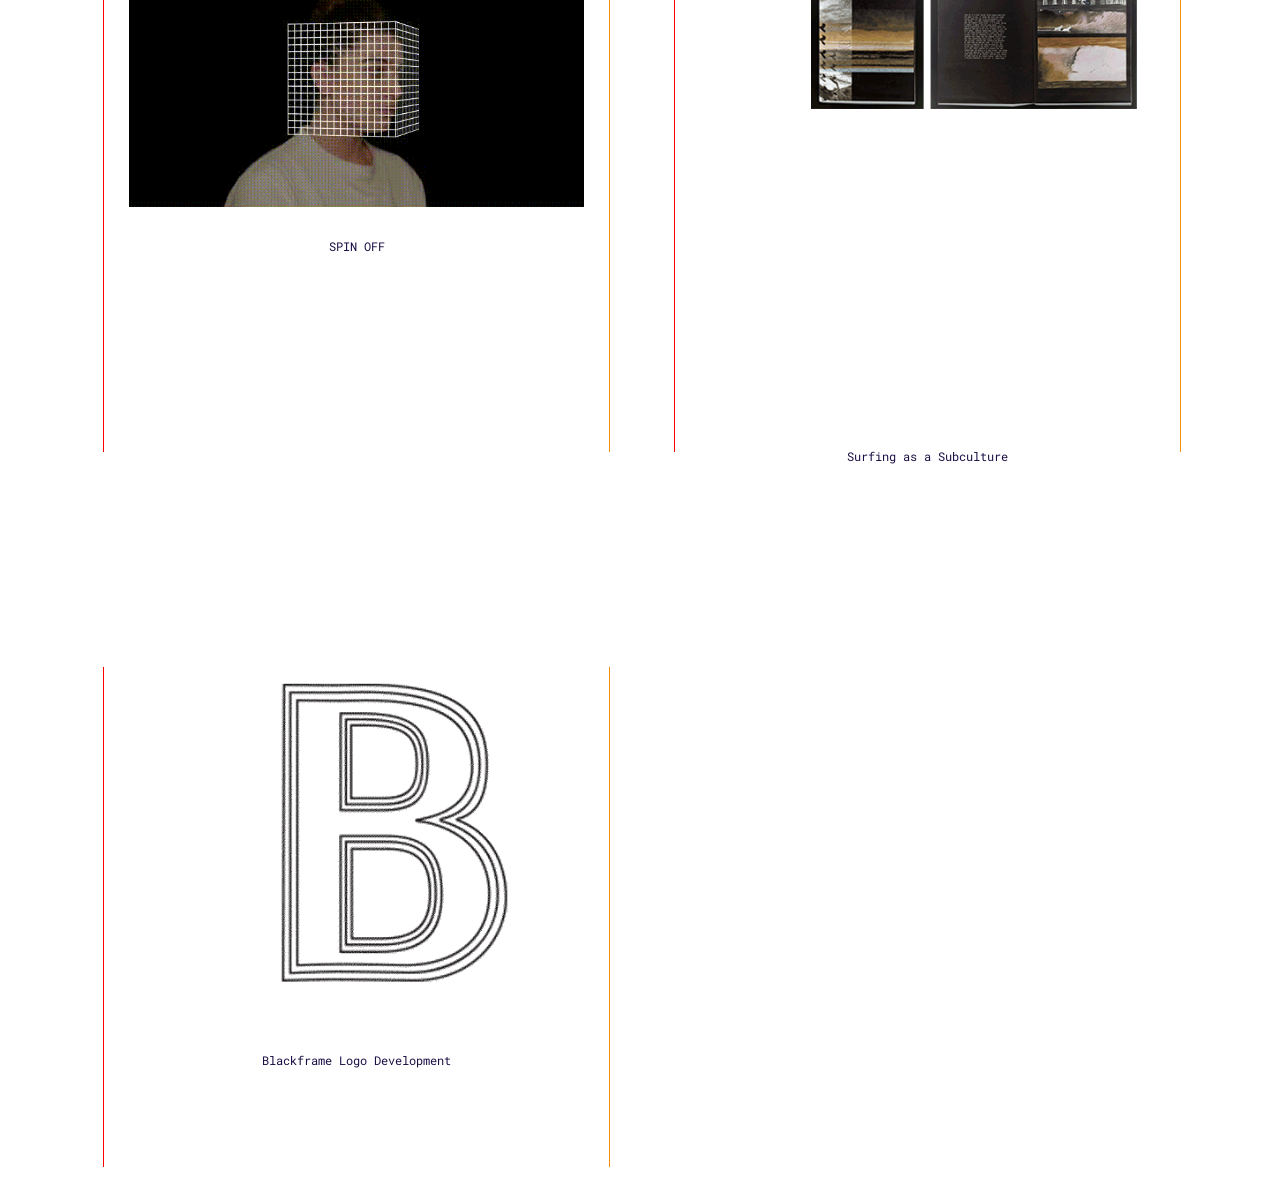
==== commit 50801a0d: "ll" ====
--- a/index.html
+++ b/index.html
@@ -43,6 +43,14 @@
 					</li>	
 				</ul>
 			</nav>
+	</div>
+
+	<div class="welcome">
+		<p>Graphic Design, Front End - Design & Development, Motion Graphics and Video</p>
+		<br>
+	<a href="contact.html">
+		<p>Available for freelance</p>
+	</a>
 	</div>
 
 	<div id="mover">
--- a/css/styles.css
+++ b/css/styles.css
@@ -60,6 +60,7 @@
 	}
 
 	body{	
+		color:#1b0e44; /*deep purple*/
 			}
 
 	/*type*/
@@ -90,7 +91,7 @@
 
 		a:link {
 			color:#1b0e44; /*purple*/
-reen			text-decoration: none;
+			text-decoration: none;
 		}
 
 /*nav mobile*/
@@ -152,14 +153,25 @@
 		.nav-buttonspace {
 		}
 
+		.welcome{
+			margin: 0 auto;
+			margin-top: 30%;
+			width:90%;
+
+		}
+
+		.welcome p{
+			text-align: center;
+			line-height: 1.5rem;
+		}
+
+
 		#mover{
 			margin:0 auto;
 			width: 100%;
 			margin-top: 20%;
 			margin-bottom: 10%;
 		}
-
-
 
 
 		.proj{
@@ -242,6 +254,8 @@
 			animation-name: previewcolor;
     		animation-duration: 3s;
     		animation-iteration-count:infinite;
+
+    		display: none;
 		}
 
 		.container{
@@ -255,6 +269,10 @@
 
 		.description p{
 			margin: 0 auto;
+		}
+
+		#about .description p{
+			line-height: 1.5rem;
 		}
 
 		.content{
@@ -630,28 +648,38 @@
 		}
 /*THESIS PAGE
 */
+
+		#thesis .container{
+			width:100%;
+			max-width:auto;
+		}
+
 		.gifs{
 			width:100%;
 		}
 
 		.inside{
-				width:25%;
-				margin:5% auto;
 				float:left;
-			}
-
-
+				width:30%;
+				padding:0.25%;
+				margin:1%;
+				margin-left: 2.5%
+			}
 
 		.outside{
-				width:25%;
-				margin:1% auto;
 				float:left;
-			}
-
-			.random{
-				width:25%;
-				margin:1% auto;
+				width:30%;
+				padding:0.25%;
+				margin:1%;
+				
+			}
+
+		.random{
 				float:left;
+				width:30%;
+				padding:0.25%;
+				margin:1%;
+
 			}
 
 
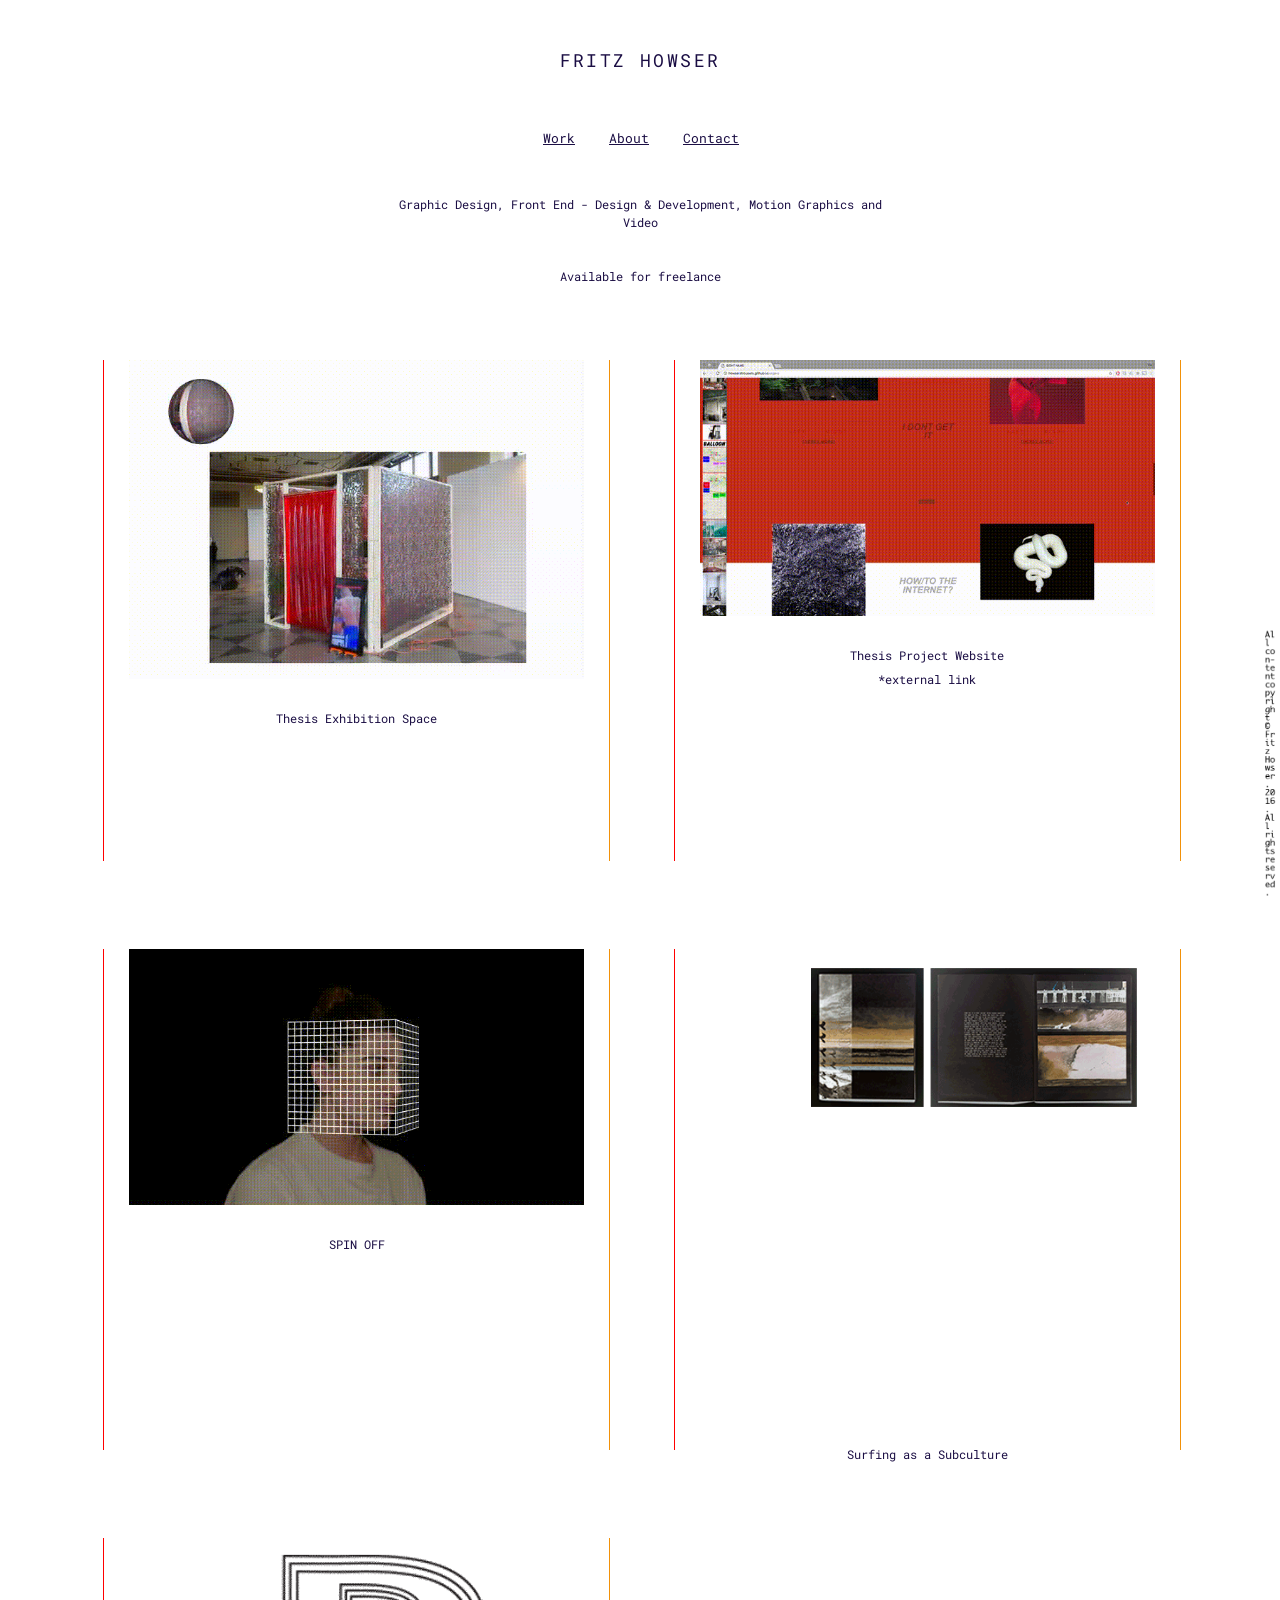
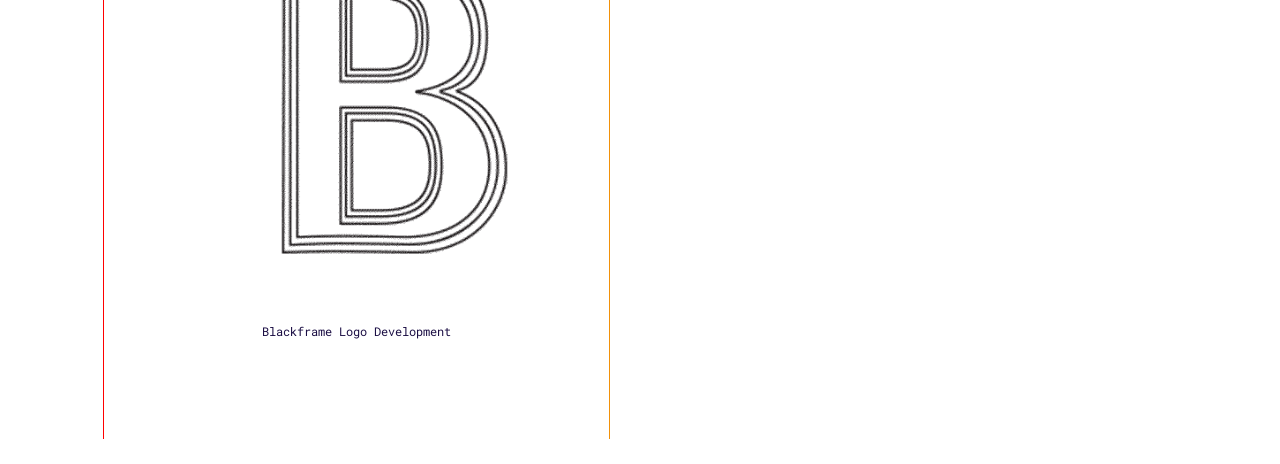
==== commit b597bbf8: "preview wrap test" ====
--- a/index.html
+++ b/index.html
@@ -66,7 +66,7 @@
 			<li class="layer" data-depth="1.0">
 				<a href="http://howserstrousers.github.io/organ/">
 				<img src="img/projects/organscroll.gif">
-				<p>Thesis Project - Design and Development</p>
+				<p>Thesis Project Website</p>
 				<p>*external link</p>
 			</a>
 			</li>
--- a/css/styles.css
+++ b/css/styles.css
@@ -66,8 +66,10 @@
 	/*type*/
 		html {
 			font-size: 12px;
-			color:#1b0e44; /*Dark Green*/
-		}
+			color:#1b0e44; /*V dark og purple*/
+		}
+/*og purple #1b0e44*/		
+ /*other purple #4a368a*/
 
 		h1 {
 			font-size: 3rem;
@@ -101,9 +103,8 @@
 			padding: 0 auto;
 			font-size: 1.5rem;
 			text-align: center;
-			margin-bottom: 9%;
+			margin-bottom: 8%;
 			margin-top:8%;
-			color:#1b0e44; /*deep purple*/
 			letter-spacing: .2rem;
 			text-transform: uppercase;
 		}
@@ -155,7 +156,7 @@
 
 		.welcome{
 			margin: 0 auto;
-			margin-top: 30%;
+			margin-top: 25%;
 			width:90%;
 
 		}
@@ -169,13 +170,13 @@
 		#mover{
 			margin:0 auto;
 			width: 100%;
-			margin-top: 20%;
+			margin-top: 10%;
 			margin-bottom: 10%;
 		}
 
 
 		.proj{
-			margin-top: 15%;
+			margin-top: 5%;
 			padding-bottom: 4%;
 			border-left:.7px double red;
 			border-right:.7px double #f29109;
@@ -207,7 +208,7 @@
 
 		.list{
 			margin: 0 auto;
-			margin-top: 20%;
+			margin-top: 15%;
 			margin-bottom: 10%;
 			width: 90%;
 			color:#1b0e44; /*deep purple*/
@@ -242,24 +243,35 @@
 	    100% {color:black;}
 		}
 
+		@-webkit-keyframes previewcolor {
+		0% {color:black;}
+	    50% {color:black;}
+	    51% {color:red;}
+	    100% {color:black;}
+		}
+
 		.preview{
 			width:15%;
 			float:left;
 			text-align: center;
 			padding:0%;
 			padding-left: 15%;
-			color:#9f92f4;
 			text-decoration: underline;
+			cursor: pointer;
 
 			animation-name: previewcolor;
     		animation-duration: 3s;
     		animation-iteration-count:infinite;
 
-    		display: none;
+    		-webkit-animation-name: previewcolor;
+    		-webkit-animation-duration: 3s;
+    		-webkit-animation-iteration-count:infinite;
+
+
 		}
 
 		.container{
-			margin-top: 30%;
+			margin-top: 25%;
 		}
 
 		.description{
@@ -269,6 +281,7 @@
 
 		.description p{
 			margin: 0 auto;
+			line-height: 1.5rem;
 		}
 
 		#about .description p{
@@ -288,14 +301,27 @@
 				width:100%;
 		}
 
+		.content p{
+			text-align: center;
+			line-height: 1.2rem;
+
+		}
+
 		.hider {
 			margin:0 auto;
+			padding:1%;
 			width:100%;
 			display:none;
+
+		}
+
+		.hider video{
+			width:98%;
+			font-size: 0;
 		}
 
 		.hider img{
-			width:100%;
+			width:98%;
 		}
 
 		.video{
@@ -492,21 +518,26 @@
 	@media only screen and (min-width : 768px) and (max-width : 1024px) {
 		.name{
 			margin-bottom: 5%;
-			margin-top:4%;
+			margin-top:5%;
 		}
 
 
 		#mover{
-			margin-top: 20%;
+			margin-top: 10%;
 			width: 70%;
 		}
 
+		.welcome{
+			margin-top: 15%;
+			width:70%;
+		}
+
 		.proj{
-
+			margin-top: 5%;
 		}
 
 		#project5 img{
-			margin-left: 15%;
+			margin-left: 10%;
 			width:50%;
 			height:50%;
 		}
@@ -521,7 +552,11 @@
 		}
 
 		.container{
-			margin-top: 20%;
+			margin-top: 5%;
+		}
+
+		.description{
+			margin-top: 10%;
 		}
 
 	}
@@ -536,10 +571,15 @@
 
 		#mover{
 			margin: 0 auto;
+			margin-top:0;
+			margin-left: 2.5%;
+			text-align: center;
+			width: 100%;
+		}
+
+		.welcome{
 			margin-top: 10%;
-			margin-left: 2.5%;
-			text-align: center;
-			width: 100%;
+			width:40%;
 		}
 
 		.proj{
@@ -551,6 +591,8 @@
 
 		}
 
+
+
 		.copyright{
 			position:fixed;
 		}
@@ -562,6 +604,13 @@
 		}
 
 		@keyframes borderleft {
+			0% {border-left: .7px solid black;}
+	    	50% {border-left: .7px solid black;}
+	    	51% {border-left: .7px solid red;}
+	    	100% {border-left: .7px solid black;}
+		}
+
+		@-webkit-keyframes borderleft {
 			0% {border-left: .7px solid black;}
 	    	50% {border-left: .7px solid black;}
 	    	51% {border-left: .7px solid red;}
@@ -587,6 +636,10 @@
     		animation-duration: 3s;
     		animation-iteration-count:infinite;
 
+    		-webkit-animation-name: borderleft;
+    		-webkit-animation-duration: 3s;
+    		-webkit-animation-iteration-count:infinite;
+
 		}
 
 		.full{
@@ -607,21 +660,37 @@
 			width:40%;
 			position:fixed;
 			left:5%;
-			top:30%;
+			top:20%;
 			display:none;
+			max-width:500px;
+
 		}
 
 		.hider img{
-			width:100%;
+			margin:0 auto;
+			padding-left: auto;
+			text-align: center;
 			height:100%;
-			
+			width:100%;
+		}
+
+		.h2 img{
+			margin:0 auto;
+			width:80%;
+			margin-left:10%;
+		}
+
+		.h6 img{
+			margin:0 auto;
+			width:80%;
+			margin-left:10%;
 		}
 
 		.container{
-			margin-top:11%;
+			margin-top:8%;
 		}
 		.content{
-			margin-bottom: 2%;
+			margin-bottom: .5%;
 		}
 		
 
@@ -682,6 +751,10 @@
 
 			}
 
+@media only screen and (min-width : 1220px){
+	.hider{
+		left:8%;
+		top:22%;
 
 	}
 
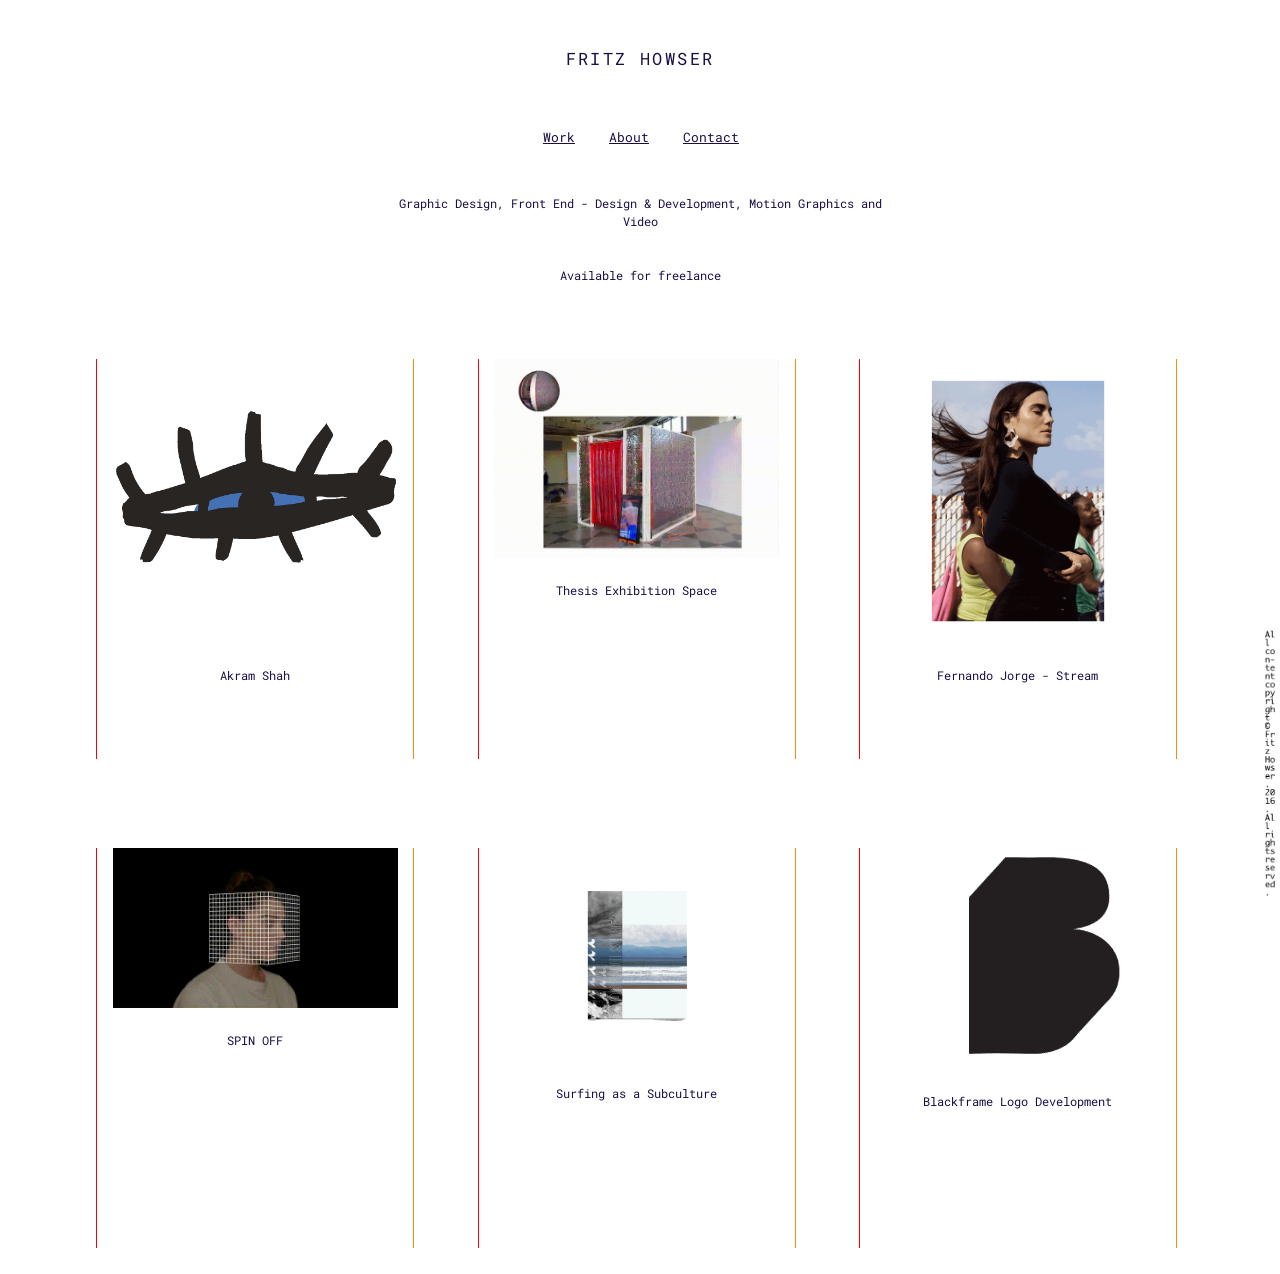
==== commit 3706217d: "wrapping" ====
--- a/index.html
+++ b/index.html
@@ -54,6 +54,15 @@
 	</div>
 
 	<div id="mover">
+		<div id="project6" class="proj">
+			<li class="layer" data-depth="1.0">
+			<a href="thesis.html">
+				<img src="img/projects/akram.gif">
+				<p>Akram Shah</p>
+			<a/>
+			</li>
+		</div>
+
 		<div id="project1" class="proj">
 			<li class="layer" data-depth="1.0">
 			<a href="thesis.html">
@@ -64,10 +73,9 @@
 		</div>
 		<div id="project2" class="proj">
 			<li class="layer" data-depth="1.0">
-				<a href="http://howserstrousers.github.io/organ/">
-				<img src="img/projects/organscroll.gif">
-				<p>Thesis Project Website</p>
-				<p>*external link</p>
+				<a href="fernando.html">
+				<img src="img/projects/fernando.gif">
+				<p>Fernando Jorge - Stream</p>
 			</a>
 			</li>
 		</div>
--- a/css/styles.css
+++ b/css/styles.css
@@ -101,7 +101,7 @@
 		.name {
 			margin: 0 auto;
 			padding: 0 auto;
-			font-size: 1.5rem;
+			font-size: 1.4rem;
 			text-align: center;
 			margin-bottom: 8%;
 			margin-top:8%;
@@ -169,13 +169,14 @@
 
 		#mover{
 			margin:0 auto;
-			width: 100%;
+			width: 80%;
 			margin-top: 10%;
 			margin-bottom: 10%;
 		}
 
 
 		.proj{
+			width:100%;
 			margin-top: 5%;
 			padding-bottom: 4%;
 			border-left:.7px double red;
@@ -228,12 +229,17 @@
 		}
 
 		.full{
-			width:65%;
+			width: auto;
 			float:left;
+			margin-left: 5%;
 		}
 
 		.full p{
-			padding-left: 5%
+			white-space: nowrap;
+		}
+
+		.full p:hover{
+			text-decoration: none;
 		}
 
 		@keyframes previewcolor {
@@ -251,11 +257,10 @@
 		}
 
 		.preview{
-			width:15%;
-			float:left;
+			float:right;
 			text-align: center;
 			padding:0%;
-			padding-left: 15%;
+			padding-right: 10%;
 			text-decoration: underline;
 			cursor: pointer;
 
@@ -542,6 +547,12 @@
 			height:50%;
 		}
 
+		#project6 img{
+
+			width:50%;
+			height:50%;
+		}
+
 		.list{
 			margin-top: 10%;
 			width: 70%;
@@ -570,9 +581,10 @@
 		}
 
 		#mover{
+			width:100%;
 			margin: 0 auto;
+			margin-left: 2%;
 			margin-top:0;
-			margin-left: 2.5%;
 			text-align: center;
 			width: 100%;
 		}
@@ -584,10 +596,10 @@
 
 		.proj{
 			float:left;
+			margin-left: 5%;
 			margin-bottom: 2%;
-			margin-left: 5%;
-			width:40%;
-			height: 450px;
+			width:25%;
+			height: 350px;
 
 		}
 
@@ -645,6 +657,11 @@
 		.full{
 			margin:0 auto;
 			padding:0 auto;
+			margin-left: 3%;
+		}
+
+		.full p:hover{
+			text-decoration: underline;
 		}
 
 		.preview{
@@ -657,10 +674,10 @@
 
 		.hider {
 			margin:0 auto;
-			width:40%;
+			width:32%;
 			position:fixed;
-			left:5%;
-			top:20%;
+			left:10%;
+			top:30%;
 			display:none;
 			max-width:500px;
 
@@ -674,16 +691,16 @@
 			width:100%;
 		}
 
-		.h2 img{
+		.h6 img{
 			margin:0 auto;
 			width:80%;
 			margin-left:10%;
 		}
 
-		.h6 img{
-			margin:0 auto;
-			width:80%;
-			margin-left:10%;
+		.h11 img{
+			margin:0 auto;
+			width:60%;
+			margin-left:20%;
 		}
 
 		.container{
@@ -753,8 +770,8 @@
 
 @media only screen and (min-width : 1220px){
 	.hider{
-		left:8%;
-		top:22%;
+		left:10%;
+		top:30%;
 
 	}
 
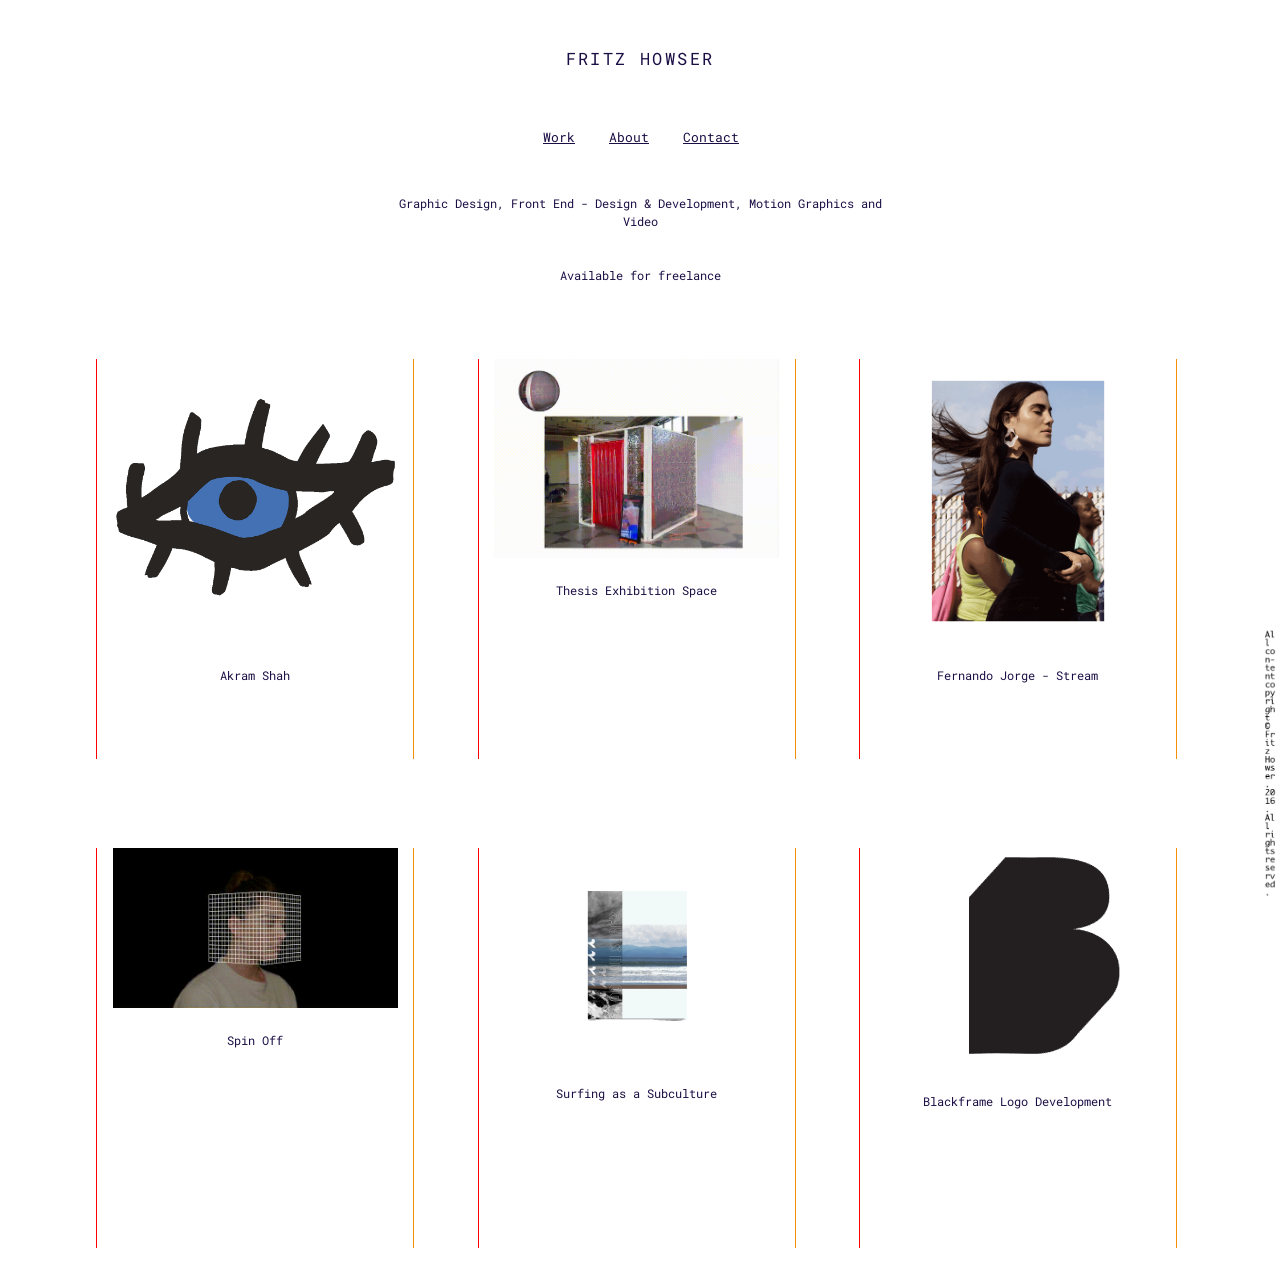
==== commit 20cc3f8c: "hover disable" ====
--- a/index.html
+++ b/index.html
@@ -84,7 +84,7 @@
 			<li class="layer" data-depth="1.0">
 			<a href="spinvid.html">
 				<img src="img/projects/head.gif">
-				<p>SPIN OFF</p>
+				<p>Spin Off</p>
 			</a>
 			</li>
 		</div>
